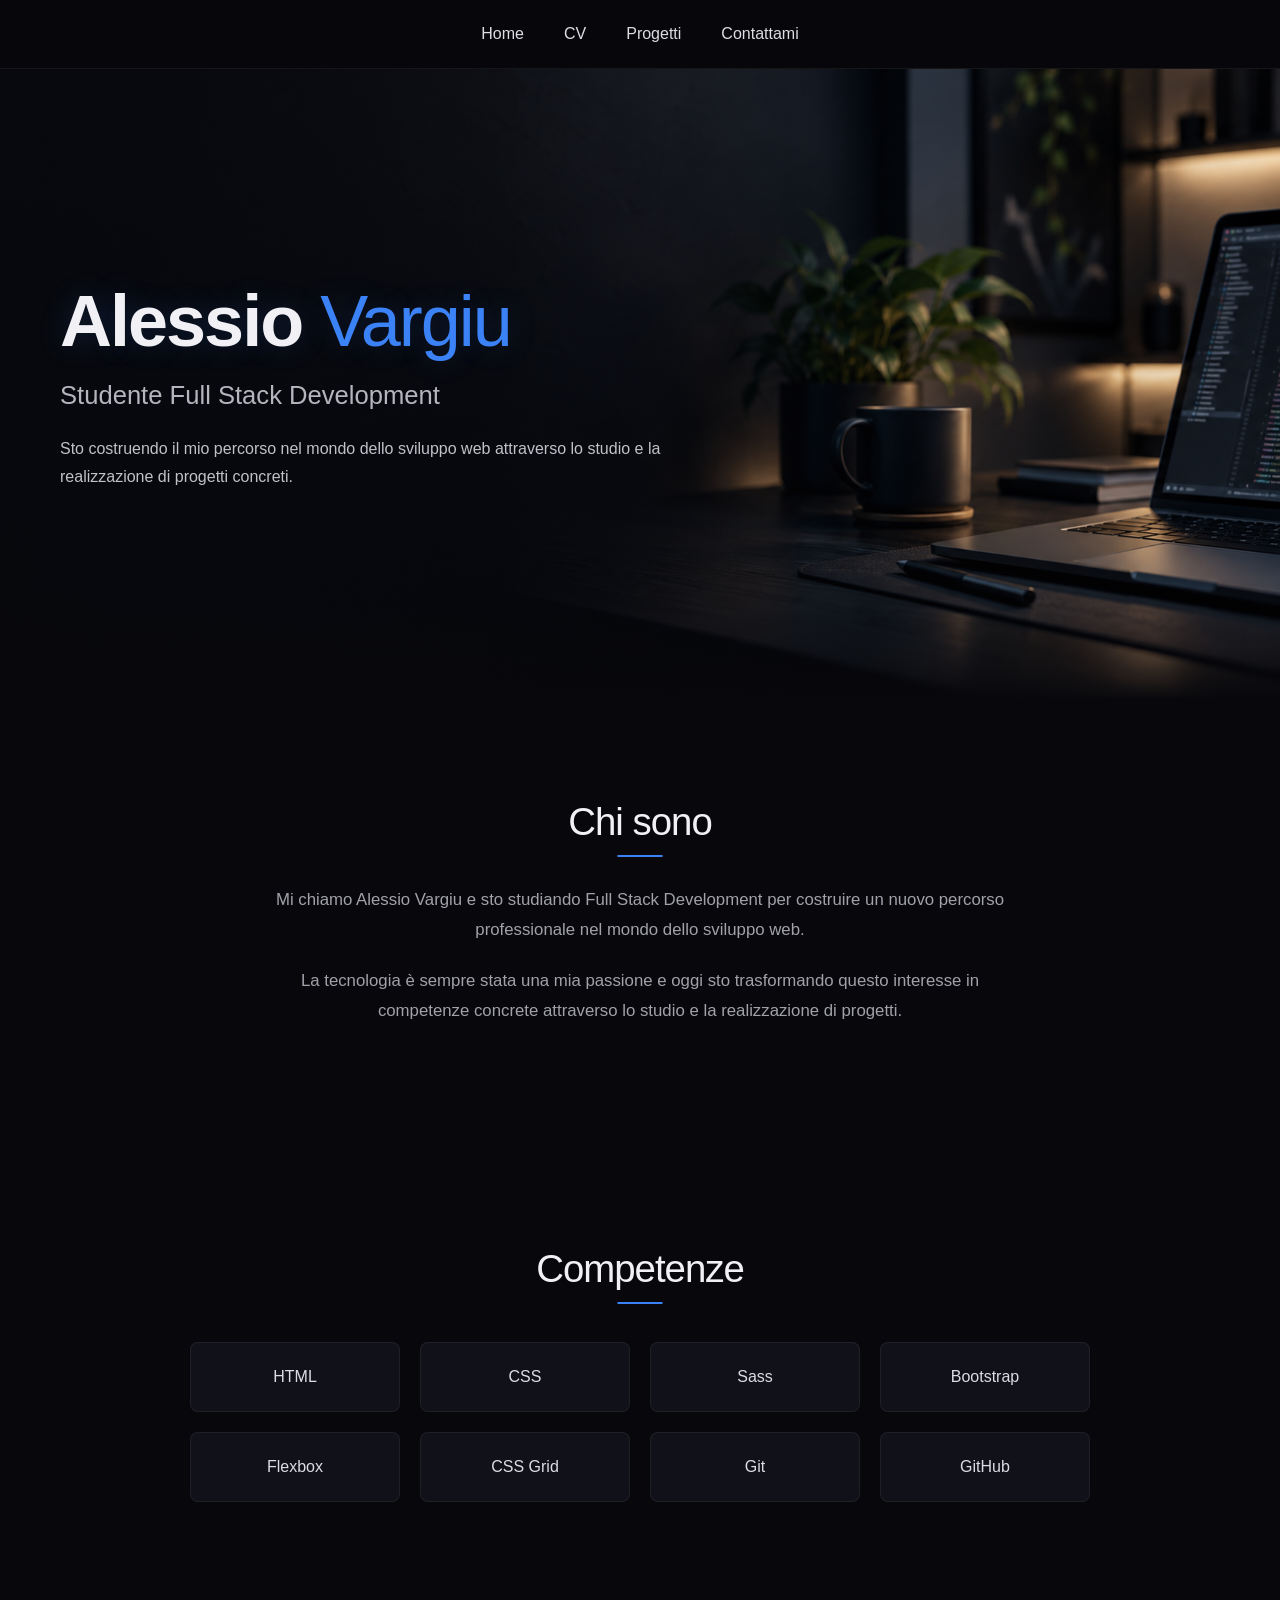
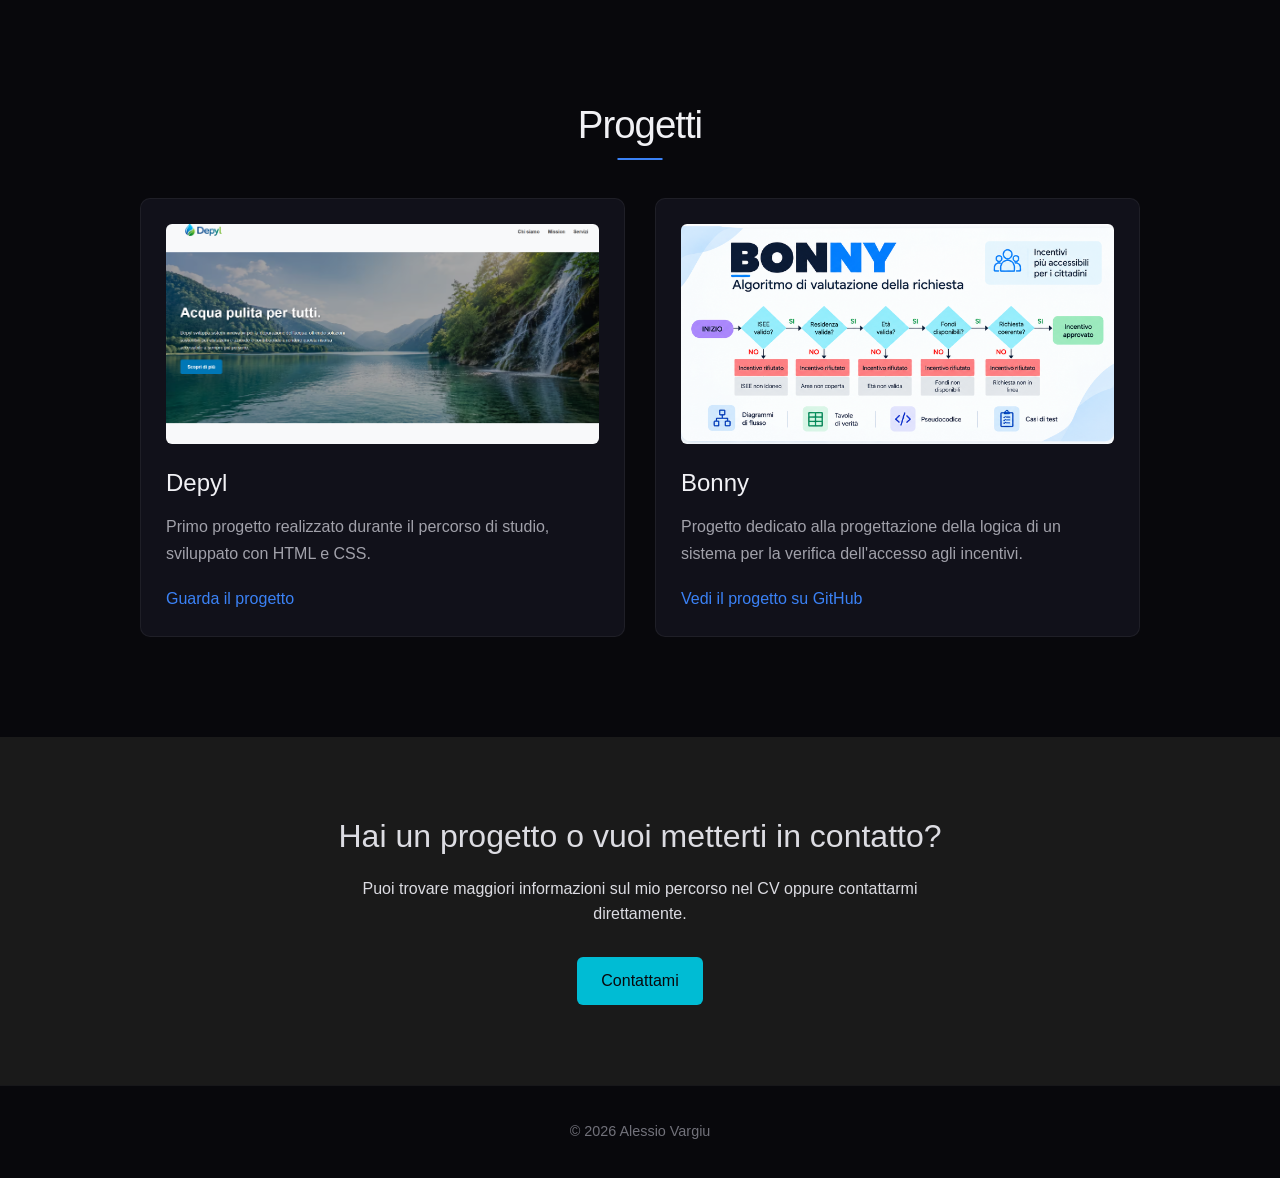
==== index.html @ 33d848f4 "Initial portfolio" ====
<!DOCTYPE html>
<html lang="it">

<head>
    <meta charset="UTF-8">
    <meta name="viewport" content="width=device-width, initial-scale=1.0">
    <title>Alessio Vargiu | Portfolio</title>

    <link href="https://cdn.jsdelivr.net/npm/bootstrap@5.3.8/dist/css/bootstrap.min.css" rel="stylesheet">
    <link rel="stylesheet" href="css/style.css">
</head>

<body>

    <header>
        <nav>
            <a href="index.html">Home</a>
            <a href="cv.html">CV</a>
            <a href="progetti.html">Progetti</a>
            <a href="contatti.html">Contattami</a>
        </nav>
    </header>

    <main>

        <section class="hero">
            <div>
                <h1>Alessio <span>Vargiu</span></h1>
                <h2>Studente Full Stack Development</h2>
                <p>
                    Sto costruendo il mio percorso nel mondo dello sviluppo web
                    attraverso lo studio e la realizzazione di progetti concreti.
                </p>
                
            </div>
        </section>

        <section class="about">
            <h2>Chi sono</h2>

            <p>
                Mi chiamo Alessio Vargiu e sto studiando Full Stack Development
                per costruire un nuovo percorso professionale nel mondo dello sviluppo web.
            </p>

            <p>
                La tecnologia è sempre stata una mia passione e oggi sto trasformando
                questo interesse in competenze concrete attraverso lo studio e la realizzazione
                di progetti.
            </p>
        </section>

        <section class="skills">
            <h2>Competenze</h2>

            <div class="skills-grid">
                <div>HTML</div>
                <div>CSS</div>
                <div>Sass</div>
                <div>Bootstrap</div>
                <div>Flexbox</div>
                <div>CSS Grid</div>
                <div>Git</div>
                <div>GitHub</div>
            </div>
        </section>

        <section class="projects" id="projects">
            
            <h2>Progetti</h2>

            <div class="projects-grid">
                <article class="project-card">

                    <img src="assets/img/depyl.png" alt="Anteprima del progetto Depyl">

                    <h3>Depyl</h3>

                    <p>
                        Primo progetto realizzato durante il percorso di studio,
                        sviluppato con HTML e CSS.
                    </p>
                    <a href="https://alessiovargiu.github.io/depyl/" target="_blank" rel="noopener noreferrer">
                        Guarda il progetto
                    </a>
                </article>

                <article class="project-card">

                    <img src="assets/img/bonny.png" alt="Anteprima del progetto Bonny">

                    <h3>Bonny</h3>

                    <p>
                        Progetto dedicato alla progettazione della logica di un sistema
                        per la verifica dell'accesso agli incentivi.
                    </p>

                    <a href="https://github.com/alessiovargiu/bonny" target="_blank" rel="noopener noreferrer">
                     Vedi il progetto su GitHub
                    </a>

                </article>
            </div>
        </section>

        <section class="contact-cta">
            <h2>Hai un progetto o vuoi metterti in contatto?</h2>

            <p>
                Puoi trovare maggiori informazioni sul mio percorso nel CV
                oppure contattarmi direttamente.
            </p>

            <a href="contatti.html">Contattami</a>
        </section>
    </main>

    <footer>
        <p>&copy; 2026 Alessio Vargiu</p>
    </footer>

</body>

</html>
---- css/style.css ----
body {
  margin: 0;
  color: #dcdce2;
  font-family: Arial, sans-serif;
  background-color: #08080C;
}

header {
  padding: 22px 40px;
  background-color: rgba(8, 8, 12, 0.92);
  border-bottom: 1px solid rgba(255, 255, 255, 0.06);
  backdrop-filter: blur(10px);
}
header nav {
  display: flex;
  justify-content: center;
  gap: 40px;
}
header nav a {
  color: #dcdce2;
  text-decoration: none;
  position: relative;
  transition: color 0.3s ease;
}
header nav a::after {
  content: "";
  position: absolute;
  left: 0;
  bottom: -8px;
  width: 0;
  height: 2px;
  background-color: #3B82F6;
  transition: width 0.3s ease;
}
header nav a:hover {
  color: #ffffff;
}
header nav a:hover::after {
  width: 100%;
}

.hero {
  min-height: 70vh;
  display: flex;
  align-items: center;
  position: relative;
  overflow: hidden;
  background-image: linear-gradient(90deg, rgba(8, 8, 12, 0.88) 0%, rgba(8, 8, 12, 0.72) 35%, rgba(8, 8, 12, 0.18) 70%, rgba(8, 8, 12, 0.05) 100%), linear-gradient(180deg, rgba(8, 8, 12, 0) 70%, rgba(8, 8, 12, 0.15) 85%, #08080C 100%), url("../assets/img/hero-background.png");
  background-size: cover;
  background-position: center;
  background-repeat: no-repeat;
}
.hero div {
  position: relative;
  z-index: 1;
  max-width: 800px;
  padding: 40px 60px;
  animation: hero-entry 1s ease-out;
}
.hero h1 {
  font-size: 4.5rem;
  font-weight: 600;
  letter-spacing: -2px;
  margin-bottom: 15px;
  color: #f1f1f5;
  text-shadow: 0 0 30px rgba(59, 130, 246, 0.2);
}
.hero h1 span {
  color: #3B82F6;
  font-weight: 400;
}
.hero h2 {
  font-size: 1.6rem;
  font-weight: 400;
  margin-bottom: 25px;
  color: #b5b5bd;
}
.hero p {
  max-width: 650px;
  margin: 0;
  line-height: 1.7;
  color: #c1c1c8;
}

.about {
  padding: 100px 20px;
  max-width: 850px;
  margin: 0 auto;
  text-align: center;
}
.about h2 {
  display: inline-block;
  position: relative;
  font-size: 2.4rem;
  font-weight: 500;
  letter-spacing: -1px;
  margin-bottom: 40px;
  color: #f1f1f5;
}
.about h2::after {
  content: "";
  position: absolute;
  left: 50%;
  bottom: -12px;
  width: 45px;
  height: 2px;
  background-color: #3B82F6;
  transform: translateX(-50%);
}
.about p {
  max-width: 750px;
  margin: 0 auto 20px;
  line-height: 1.8;
  color: #a1a1aa;
  font-size: 1.05rem;
}

.skills {
  padding: 100px 20px;
  text-align: center;
}
.skills h2 {
  display: inline-block;
  position: relative;
  font-size: 2.4rem;
  font-weight: 500;
  letter-spacing: -1px;
  margin-bottom: 50px;
  color: #f1f1f5;
}
.skills h2::after {
  content: "";
  position: absolute;
  left: 50%;
  bottom: -12px;
  width: 45px;
  height: 2px;
  background-color: #3B82F6;
  transform: translateX(-50%);
}
.skills .skills-grid {
  display: grid;
  grid-template-columns: repeat(4, 1fr);
  gap: 20px;
  max-width: 900px;
  margin: 0 auto;
}
.skills .skills-grid div {
  padding: 22px;
  background-color: #11111A;
  border: 1px solid rgba(255, 255, 255, 0.06);
  border-radius: 8px;
  color: #dcdce2;
  transition: transform 0.3s ease, border-color 0.3s ease;
}
.skills .skills-grid div:hover {
  transform: translateY(-5px);
  border-color: rgba(59, 130, 246, 0.5);
}

.projects {
  padding: 100px 20px;
  text-align: center;
}
.projects h2 {
  display: inline-block;
  position: relative;
  font-size: 2.4rem;
  font-weight: 500;
  letter-spacing: -1px;
  margin-bottom: 50px;
  color: #f1f1f5;
}
.projects h2::after {
  content: "";
  position: absolute;
  left: 50%;
  bottom: -12px;
  width: 45px;
  height: 2px;
  background-color: #3B82F6;
  transform: translateX(-50%);
}
.projects .projects-grid {
  display: grid;
  grid-template-columns: repeat(2, 1fr);
  gap: 30px;
  max-width: 1000px;
  margin: 0 auto;
}
.projects .project-card {
  padding: 25px;
  background-color: #11111A;
  border: 1px solid rgba(255, 255, 255, 0.06);
  border-radius: 10px;
  text-align: left;
  transition: transform 0.3s ease, border-color 0.3s ease, box-shadow 0.3s ease;
}
.projects .project-card:hover {
  transform: translateY(-5px);
  border-color: rgba(59, 130, 246, 0.4);
  box-shadow: 0 10px 30px rgba(0, 0, 0, 0.25);
}
.projects .project-card img {
  width: 100%;
  height: 220px;
  -o-object-fit: cover;
     object-fit: cover;
  border-radius: 6px;
  margin-bottom: 25px;
}
.projects .project-card h3 {
  margin-bottom: 15px;
  color: #f1f1f5;
  font-size: 1.5rem;
}
.projects .project-card p {
  line-height: 1.7;
  margin-bottom: 20px;
  color: #a1a1aa;
}
.projects .project-card a {
  color: #3B82F6;
  text-decoration: none;
  transition: color 0.3s ease;
}
.projects .project-card a:hover {
  color: #60A5FA;
}

.contact-cta {
  padding: 80px 20px;
  text-align: center;
  background-color: #1a1a1a;
}
.contact-cta h2 {
  margin-bottom: 20px;
}
.contact-cta p {
  max-width: 600px;
  margin: 0 auto 30px;
  line-height: 1.6;
}
.contact-cta a {
  display: inline-block;
  padding: 12px 24px;
  background-color: #00bcd4;
  color: #08080C;
  text-decoration: none;
  border-radius: 6px;
}
.contact-cta a:hover {
  background-color: #0097a7;
}

footer {
  padding: 35px 20px;
  text-align: center;
  background-color: #08080C;
  border-top: 1px solid rgba(255, 255, 255, 0.06);
}
footer p {
  margin: 0;
  color: #71717a;
  font-size: 0.9rem;
}

@media (max-width: 768px) {
  header {
    position: sticky;
    top: 0;
    z-index: 1000;
    padding: 15px 20px;
  }
  header nav {
    gap: 15px;
  }
  .hero {
    min-height: 70vh;
    padding: 40px 20px;
    background-position: 65% center;
  }
  .hero div {
    padding: 30px 20px;
  }
  .hero h1 {
    font-size: 2.2rem;
  }
  .hero h2 {
    font-size: 1.2rem;
  }
  .skills .skills-grid {
    grid-template-columns: repeat(2, 1fr);
  }
  .projects .projects-grid {
    grid-template-columns: 1fr;
  }
}
@keyframes hero-entry {
  from {
    opacity: 0;
    transform: translateY(20px);
  }
  to {
    opacity: 1;
    transform: translateY(0);
  }
}/*# sourceMappingURL=style.css.map */
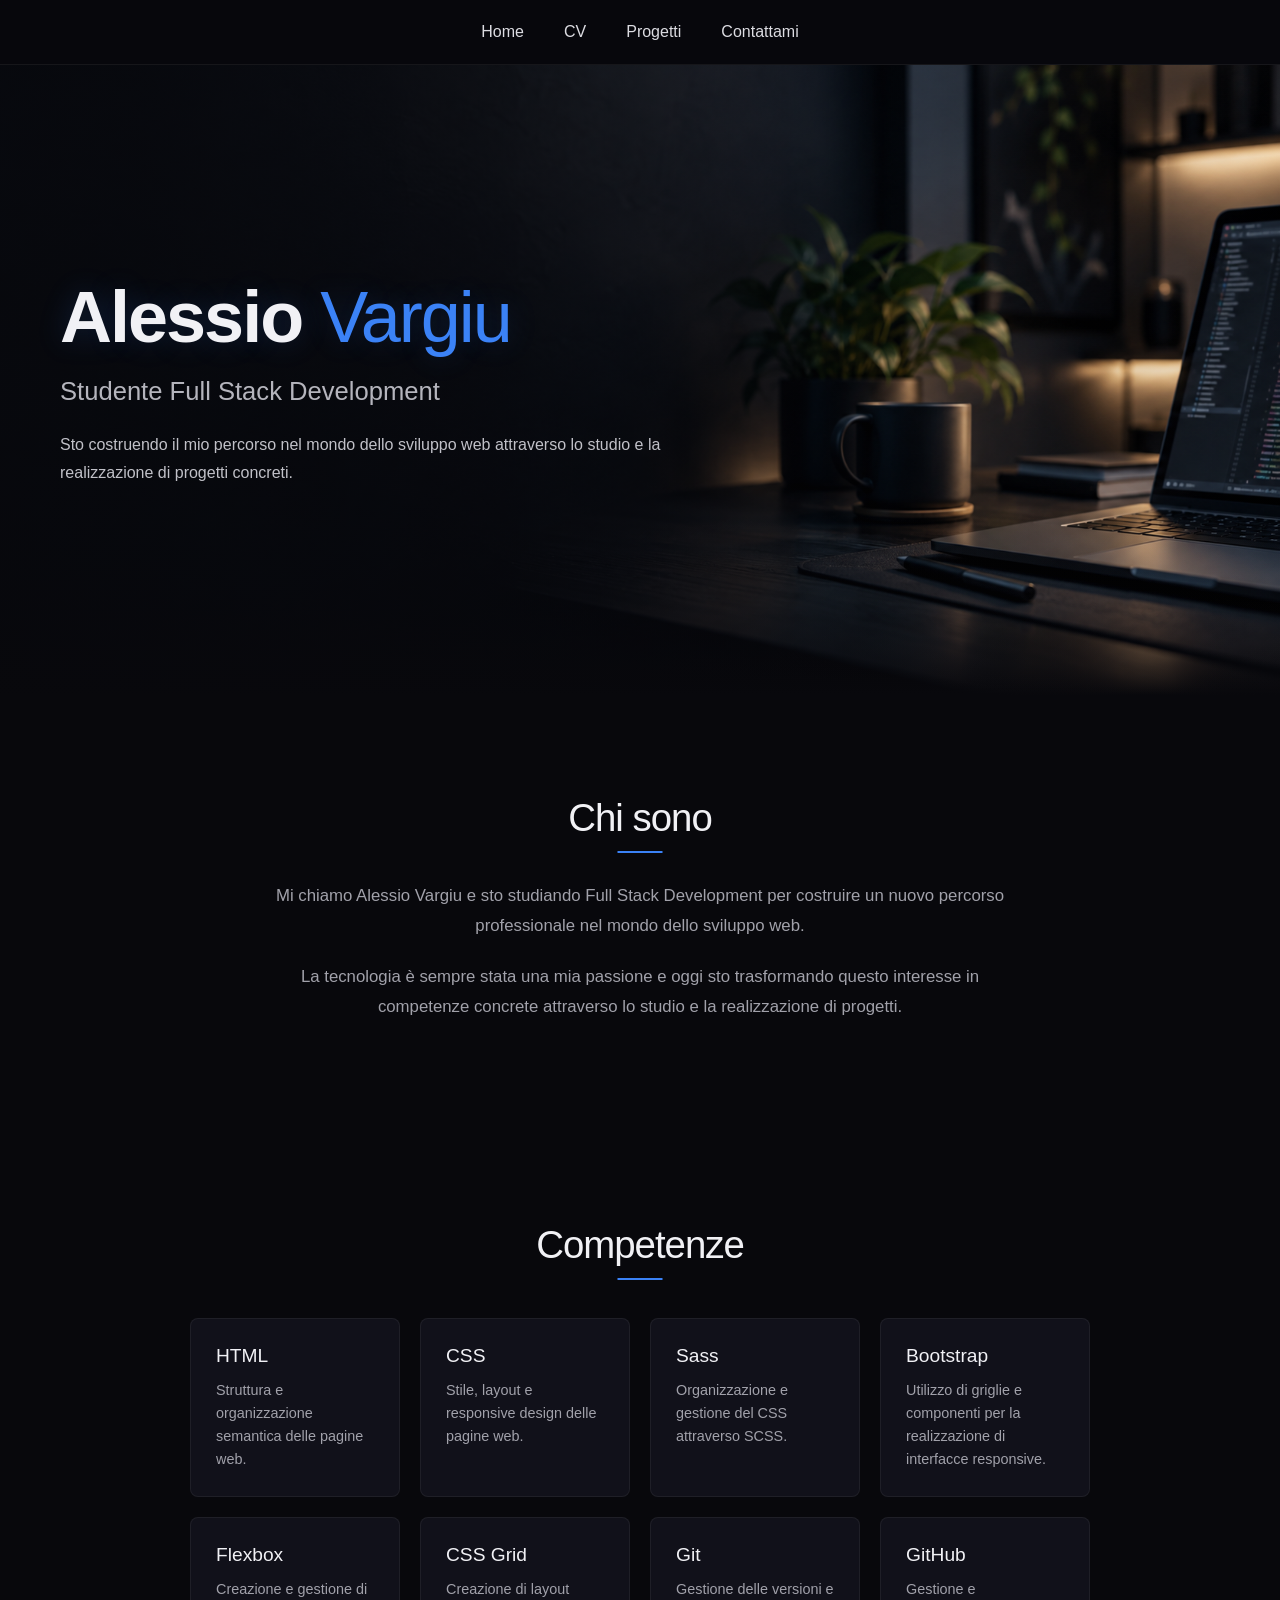
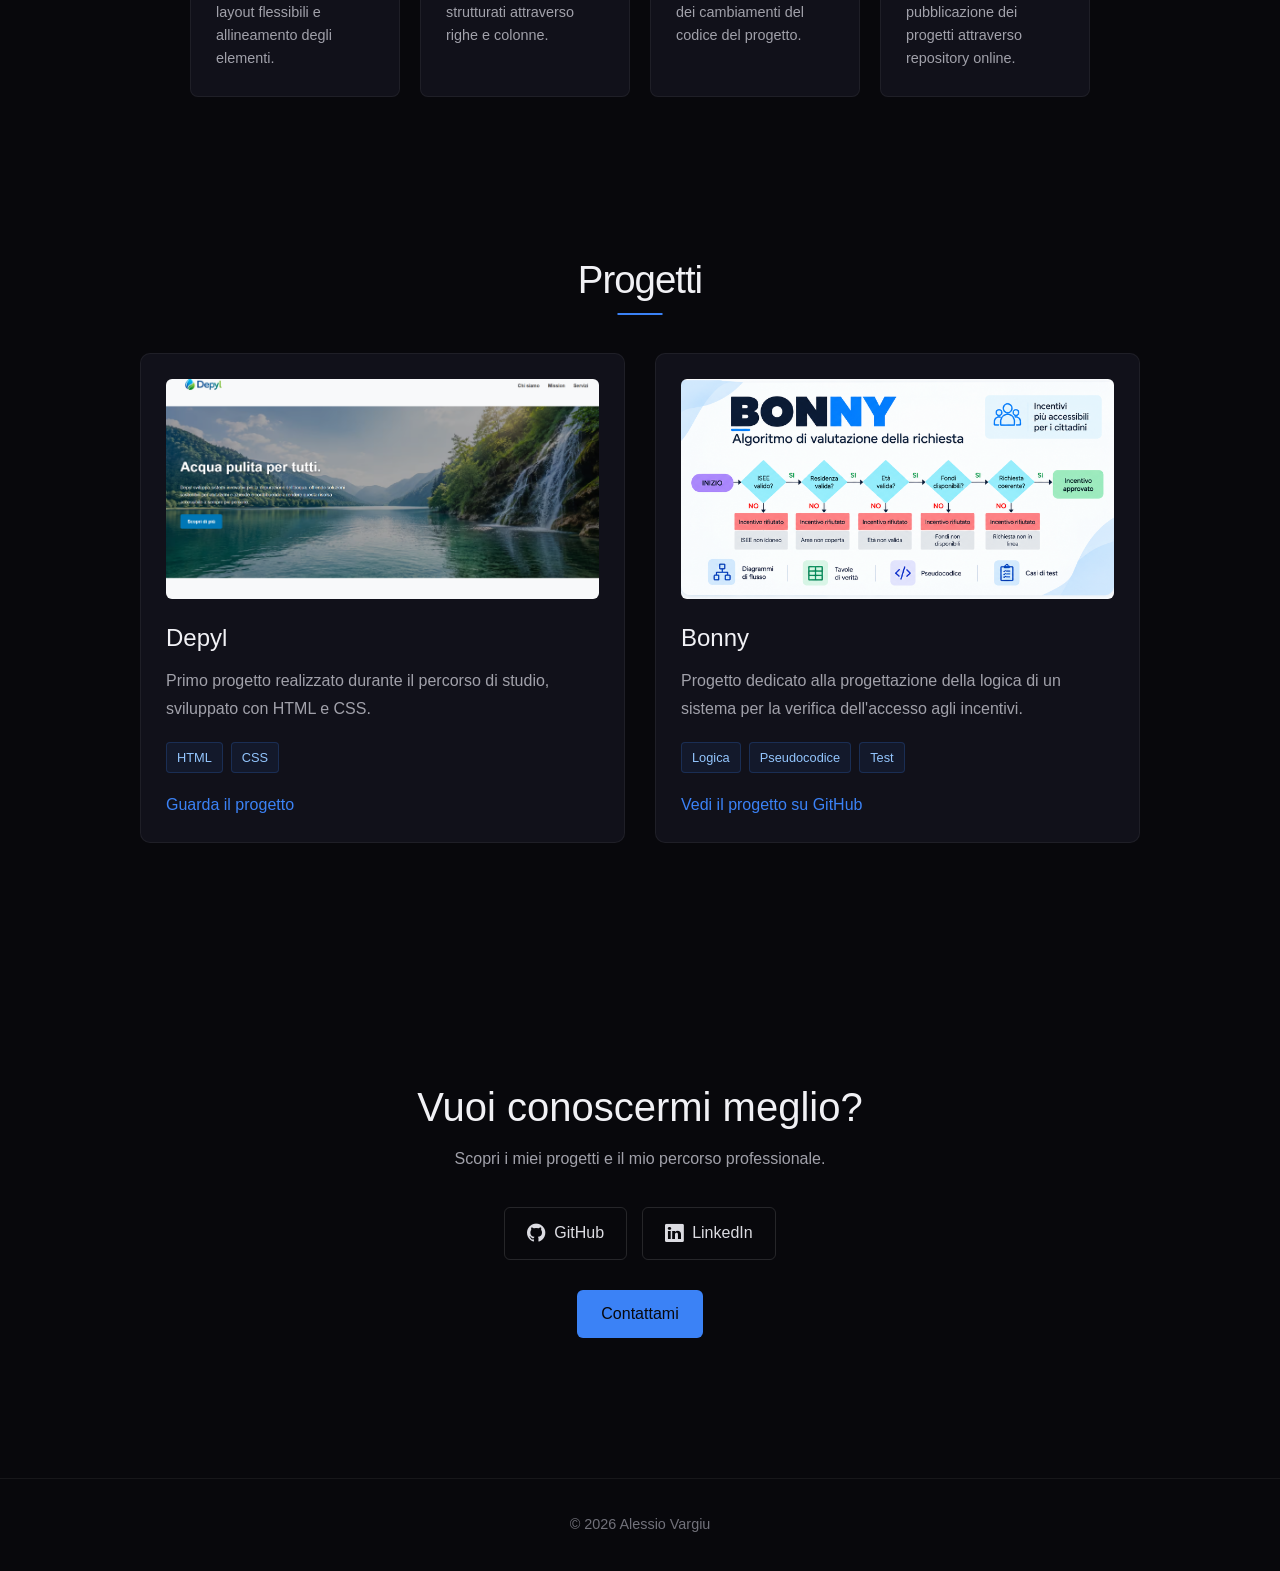
==== commit c0bac4c2: "Add EmailJS contact form" ====
--- a/index.html
+++ b/index.html
@@ -6,20 +6,53 @@
     <meta name="viewport" content="width=device-width, initial-scale=1.0">
     <title>Alessio Vargiu | Portfolio</title>
 
+    <link rel="icon" type="image/svg+xml" href="favicon/favicon.svg">
+
+    <meta property="og:title" content="Alessio Vargiu | Portfolio">
+    <meta property="og:description" content="Portfolio di Alessio Vargiu, web developer. Scopri il mio percorso, le mie competenze e i miei progetti.">
+    <meta property="og:type" content="website">
+    <meta property="og:url" content="https://alessiovargiu.github.io/portfolio/">
+    <meta property="og:image" content="https://alessiovargiu.github.io/portfolio/assets/img/hero-background.png">
+
     <link href="https://cdn.jsdelivr.net/npm/bootstrap@5.3.8/dist/css/bootstrap.min.css" rel="stylesheet">
+    <link rel="stylesheet" href="https://cdn.jsdelivr.net/npm/bootstrap-icons@1.13.1/font/bootstrap-icons.min.css">
+
     <link rel="stylesheet" href="css/style.css">
+    
 </head>
 
 <body>
 
     <header>
+
         <nav>
-            <a href="index.html">Home</a>
-            <a href="cv.html">CV</a>
-            <a href="progetti.html">Progetti</a>
-            <a href="contatti.html">Contattami</a>
+
+            <!-- Menu desktop -->
+            <div class="desktop-menu">
+                <a href="index.html">Home</a>
+                <a href="cv.html">CV</a>
+                <a href="progetti.html">Progetti</a>
+                <a href="contatti.html">Contattami</a>
+            </div>
+
+            <!-- Menu mobile -->
+            <details class="mobile-menu">
+
+                <summary>Menu</summary>
+
+                <div class="menu-links">
+                    <a href="index.html">Home</a>
+                    <a href="cv.html">CV</a>
+                    <a href="progetti.html">Progetti</a>
+                    <a href="contatti.html">Contattami</a>
+                </div>
+
+            </details>
+
         </nav>
+
     </header>
+
 
     <main>
 
@@ -54,14 +87,47 @@
             <h2>Competenze</h2>
 
             <div class="skills-grid">
-                <div>HTML</div>
-                <div>CSS</div>
-                <div>Sass</div>
-                <div>Bootstrap</div>
-                <div>Flexbox</div>
-                <div>CSS Grid</div>
-                <div>Git</div>
-                <div>GitHub</div>
+
+                <div>
+                    <h3>HTML</h3>
+                    <p>Struttura e organizzazione semantica delle pagine web.</p>
+                </div>
+
+                <div>
+                    <h3>CSS</h3>
+                    <p>Stile, layout e responsive design delle pagine web.</p>
+                </div>
+
+                <div>
+                    <h3>Sass</h3>
+                    <p>Organizzazione e gestione del CSS attraverso SCSS.</p>
+                </div>
+
+                <div>
+                    <h3>Bootstrap</h3>
+                    <p>Utilizzo di griglie e componenti per la realizzazione di interfacce responsive.</p>
+                </div>
+
+                <div>
+                    <h3>Flexbox</h3>
+                    <p>Creazione e gestione di layout flessibili e allineamento degli elementi.</p>
+                </div>
+
+                <div>
+                    <h3>CSS Grid</h3>
+                    <p>Creazione di layout strutturati attraverso righe e colonne.</p>
+                </div>
+
+                <div>
+                    <h3>Git</h3>
+                    <p>Gestione delle versioni e dei cambiamenti del codice del progetto.</p>
+                </div>
+
+                <div>
+                    <h3>GitHub</h3>
+                    <p>Gestione e pubblicazione dei progetti attraverso repository online.</p>
+                </div>
+
             </div>
         </section>
 
@@ -80,6 +146,12 @@
                         Primo progetto realizzato durante il percorso di studio,
                         sviluppato con HTML e CSS.
                     </p>
+
+                    <div class="project-technologies">
+                        <span>HTML</span>
+                        <span>CSS</span>
+                    </div>
+
                     <a href="https://alessiovargiu.github.io/depyl/" target="_blank" rel="noopener noreferrer">
                         Guarda il progetto
                     </a>
@@ -96,6 +168,12 @@
                         per la verifica dell'accesso agli incentivi.
                     </p>
 
+                    <div class="project-technologies">
+                        <span>Logica</span>
+                        <span>Pseudocodice</span>
+                        <span>Test</span>
+                    </div>
+
                     <a href="https://github.com/alessiovargiu/bonny" target="_blank" rel="noopener noreferrer">
                      Vedi il progetto su GitHub
                     </a>
@@ -104,15 +182,32 @@
             </div>
         </section>
 
-        <section class="contact-cta">
-            <h2>Hai un progetto o vuoi metterti in contatto?</h2>
+        <section class="social-cta">
+
+            <h2>Vuoi conoscermi meglio?</h2>
 
             <p>
-                Puoi trovare maggiori informazioni sul mio percorso nel CV
-                oppure contattarmi direttamente.
+                Scopri i miei progetti e il mio percorso professionale.
             </p>
 
-            <a href="contatti.html">Contattami</a>
+            <div class="social-links">
+
+                <a href="https://github.com/alessiovargiu/" target="_blank" rel="noopener noreferrer">
+                    <i class="bi bi-github"></i>
+                    GitHub
+                </a>
+
+                <a href="https://www.linkedin.com/in/alessio-vargiu-49b0813a0/" target="_blank" rel="noopener noreferrer">
+                    <i class="bi bi-linkedin"></i>
+                    LinkedIn
+                </a>
+
+            </div>
+
+            <a href="contatti.html" class="social-contact">
+                Contattami
+            </a>
+
         </section>
     </main>
 
--- a/css/style.css
+++ b/css/style.css
@@ -6,37 +6,51 @@
 }
 
 header {
-  padding: 22px 40px;
-  background-color: rgba(8, 8, 12, 0.92);
+  padding: 15px 20px;
+  background-color: rgba(8, 8, 12, 0.95);
   border-bottom: 1px solid rgba(255, 255, 255, 0.06);
-  backdrop-filter: blur(10px);
 }
 header nav {
   display: flex;
-  justify-content: center;
-  gap: 40px;
-}
-header nav a {
+  justify-content: flex-end;
+  max-width: 1200px;
+  margin: 0 auto;
+}
+header .desktop-menu {
+  display: none;
+}
+header .mobile-menu {
+  position: relative;
+}
+header .mobile-menu summary {
+  list-style: none;
+  cursor: pointer;
+  color: #dcdce2;
+  font-size: 1rem;
+}
+header .mobile-menu summary::-webkit-details-marker {
+  display: none;
+}
+header .mobile-menu .menu-links {
+  display: flex;
+  flex-direction: column;
+  gap: 15px;
+  margin-top: 15px;
+  padding: 15px;
+  position: absolute;
+  top: 100%;
+  right: 0;
+  z-index: 10;
+  background-color: #11111A;
+  border: 1px solid rgba(255, 255, 255, 0.08);
+  border-radius: 8px;
+}
+header .mobile-menu .menu-links a {
   color: #dcdce2;
   text-decoration: none;
-  position: relative;
-  transition: color 0.3s ease;
-}
-header nav a::after {
-  content: "";
-  position: absolute;
-  left: 0;
-  bottom: -8px;
-  width: 0;
-  height: 2px;
-  background-color: #3B82F6;
-  transition: width 0.3s ease;
-}
-header nav a:hover {
-  color: #ffffff;
-}
-header nav a:hover::after {
-  width: 100%;
+}
+header .mobile-menu .menu-links a:hover {
+  color: #3B82F6;
 }
 
 .hero {
@@ -116,7 +130,7 @@
 }
 
 .skills {
-  padding: 100px 20px;
+  padding: 80px 20px;
   text-align: center;
 }
 .skills h2 {
@@ -146,20 +160,27 @@
   margin: 0 auto;
 }
 .skills .skills-grid div {
-  padding: 22px;
+  padding: 25px;
   background-color: #11111A;
   border: 1px solid rgba(255, 255, 255, 0.06);
   border-radius: 8px;
-  color: #dcdce2;
-  transition: transform 0.3s ease, border-color 0.3s ease;
-}
-.skills .skills-grid div:hover {
-  transform: translateY(-5px);
-  border-color: rgba(59, 130, 246, 0.5);
+  text-align: left;
+}
+.skills .skills-grid div h3 {
+  margin-bottom: 12px;
+  color: #f1f1f5;
+  font-size: 1.2rem;
+  font-weight: 500;
+}
+.skills .skills-grid div p {
+  margin: 0;
+  color: #a1a1aa;
+  line-height: 1.6;
+  font-size: 0.9rem;
 }
 
 .projects {
-  padding: 100px 20px;
+  padding: 80px 20px;
   text-align: center;
 }
 .projects h2 {
@@ -189,6 +210,8 @@
   margin: 0 auto;
 }
 .projects .project-card {
+  display: flex;
+  flex-direction: column;
   padding: 25px;
   background-color: #11111A;
   border: 1px solid rgba(255, 255, 255, 0.06);
@@ -220,12 +243,233 @@
   color: #a1a1aa;
 }
 .projects .project-card a {
+  margin-top: auto;
   color: #3B82F6;
   text-decoration: none;
   transition: color 0.3s ease;
 }
 .projects .project-card a:hover {
   color: #60A5FA;
+}
+.projects .project-technologies {
+  display: flex;
+  flex-wrap: wrap;
+  gap: 8px;
+  margin-bottom: 20px;
+}
+.projects .project-technologies span {
+  padding: 5px 10px;
+  border-radius: 4px;
+  background-color: rgba(59, 130, 246, 0.08);
+  border: 1px solid rgba(59, 130, 246, 0.2);
+  color: #93c5fd;
+  font-size: 0.8rem;
+}
+
+.cv {
+  max-width: 1000px;
+  margin: 0 auto;
+  padding: 80px 20px;
+}
+.cv > h1 {
+  text-align: center;
+  font-size: 3rem;
+  font-weight: 500;
+  margin-bottom: 80px;
+  color: #f1f1f5;
+}
+.cv section {
+  margin-bottom: 70px;
+}
+.cv section h2 {
+  display: inline-block;
+  position: relative;
+  font-size: 2rem;
+  font-weight: 500;
+  margin-bottom: 35px;
+  color: #f1f1f5;
+}
+.cv section h2::after {
+  content: "";
+  position: absolute;
+  left: 0;
+  bottom: -10px;
+  width: 40px;
+  height: 2px;
+  background-color: #3B82F6;
+}
+.cv section p {
+  max-width: 850px;
+  line-height: 1.8;
+  color: #a1a1aa;
+  margin-bottom: 15px;
+}
+.cv article {
+  margin-bottom: 30px;
+  padding: 25px;
+  background-color: #11111A;
+  border: 1px solid rgba(255, 255, 255, 0.06);
+  border-radius: 8px;
+}
+.cv article h3 {
+  font-size: 1.25rem;
+  font-weight: 500;
+  margin-bottom: 10px;
+  color: #dcdce2;
+}
+.cv article strong {
+  color: #3B82F6;
+}
+.cv article ul {
+  margin-top: 15px;
+  padding-left: 20px;
+}
+.cv article ul li {
+  color: #a1a1aa;
+  margin-bottom: 8px;
+}
+.cv ul {
+  padding: 0;
+  margin: 0;
+  list-style: none;
+}
+.cv .cv-skills ul,
+.cv .cv-soft-skills ul {
+  display: grid;
+  grid-template-columns: repeat(4, 1fr);
+  gap: 15px;
+}
+.cv .cv-skills ul li,
+.cv .cv-soft-skills ul li {
+  padding: 15px;
+  text-align: center;
+  background-color: #11111A;
+  border: 1px solid rgba(255, 255, 255, 0.06);
+  border-radius: 8px;
+  color: #dcdce2;
+}
+
+.contact {
+  max-width: 800px;
+  margin: 0 auto;
+  padding: 80px 20px;
+}
+.contact h1 {
+  text-align: center;
+  font-size: 3rem;
+  font-weight: 500;
+  margin-bottom: 20px;
+  color: #f1f1f5;
+}
+.contact > p {
+  max-width: 650px;
+  margin: 0 auto 50px;
+  text-align: center;
+  line-height: 1.7;
+  color: #a1a1aa;
+}
+.contact form {
+  padding: 35px;
+  background-color: #11111A;
+  border: 1px solid rgba(255, 255, 255, 0.06);
+  border-radius: 10px;
+}
+.contact form #form-message {
+  margin-top: 20px;
+  color: #3B82F6;
+}
+.contact form div {
+  margin-bottom: 25px;
+}
+.contact form label {
+  display: block;
+  margin-bottom: 8px;
+  color: #dcdce2;
+  font-size: 0.95rem;
+}
+.contact form input,
+.contact form textarea {
+  width: 100%;
+  padding: 12px 14px;
+  color: #dcdce2;
+  background-color: #08080C;
+  border: 1px solid rgba(255, 255, 255, 0.1);
+  border-radius: 6px;
+  font-family: inherit;
+}
+.contact form input:focus,
+.contact form textarea:focus {
+  outline: none;
+  border-color: #3B82F6;
+}
+.contact form textarea {
+  resize: vertical;
+}
+.contact form button {
+  padding: 12px 24px;
+  color: #08080C;
+  background-color: #3B82F6;
+  border: none;
+  border-radius: 6px;
+  cursor: pointer;
+  font-size: 1rem;
+}
+.contact form button:hover {
+  background-color: #60A5FA;
+}
+
+.social-cta {
+  max-width: 900px;
+  margin: 100px auto 80px;
+  padding: 60px 20px;
+  text-align: center;
+}
+.social-cta h2 {
+  margin-bottom: 15px;
+  color: #f1f1f5;
+  font-size: 2.5rem;
+  font-weight: 500;
+}
+.social-cta p {
+  margin-bottom: 35px;
+  color: #a1a1aa;
+  line-height: 1.6;
+}
+.social-cta .social-links {
+  display: flex;
+  justify-content: center;
+  gap: 15px;
+  margin-bottom: 30px;
+}
+.social-cta .social-links a {
+  display: flex;
+  align-items: center;
+  gap: 9px;
+  padding: 12px 22px;
+  color: #dcdce2;
+  text-decoration: none;
+  border: 1px solid rgba(255, 255, 255, 0.12);
+  border-radius: 6px;
+  transition: 0.2s;
+}
+.social-cta .social-links a i {
+  font-size: 1.15rem;
+}
+.social-cta .social-links a:hover {
+  color: #3B82F6;
+  border-color: #3B82F6;
+}
+.social-cta .social-contact {
+  display: inline-block;
+  padding: 12px 24px;
+  color: #08080C;
+  background-color: #3B82F6;
+  text-decoration: none;
+  border-radius: 6px;
+  transition: 0.2s;
+}
+.social-cta .social-contact:hover {
+  background-color: #60A5FA;
 }
 
 .contact-cta {
@@ -244,13 +488,13 @@
 .contact-cta a {
   display: inline-block;
   padding: 12px 24px;
-  background-color: #00bcd4;
+  background-color: #3B82F6;
   color: #08080C;
   text-decoration: none;
   border-radius: 6px;
 }
 .contact-cta a:hover {
-  background-color: #0097a7;
+  background-color: #60A5FA;
 }
 
 footer {
@@ -265,16 +509,7 @@
   font-size: 0.9rem;
 }
 
-@media (max-width: 768px) {
-  header {
-    position: sticky;
-    top: 0;
-    z-index: 1000;
-    padding: 15px 20px;
-  }
-  header nav {
-    gap: 15px;
-  }
+@media (max-width: 767px) {
   .hero {
     min-height: 70vh;
     padding: 40px 20px;
@@ -289,11 +524,108 @@
   .hero h2 {
     font-size: 1.2rem;
   }
+  .hero p {
+    font-size: 0.95rem;
+  }
+  .about {
+    padding: 70px 20px;
+  }
+  .about h2 {
+    font-size: 2rem;
+  }
+  .about p {
+    text-align: left;
+  }
+  .skills {
+    padding: 70px 20px;
+  }
+  .skills h2 {
+    font-size: 1.8rem;
+  }
   .skills .skills-grid {
     grid-template-columns: repeat(2, 1fr);
+    gap: 15px;
+  }
+  .skills .skills-grid div {
+    padding: 18px 10px;
+  }
+  .projects {
+    padding: 70px 20px;
+  }
+  .projects h2 {
+    font-size: 2rem;
   }
   .projects .projects-grid {
     grid-template-columns: 1fr;
+  }
+  .projects .project-card {
+    padding: 20px;
+  }
+  .projects .project-card img {
+    height: 180px;
+  }
+  .contact {
+    padding: 60px 20px;
+  }
+  .contact h1 {
+    font-size: 2.3rem;
+  }
+  .contact form {
+    padding: 25px 20px;
+  }
+  .contact-cta {
+    padding: 70px 20px;
+  }
+  .contact-cta p {
+    text-align: left;
+  }
+  .cv {
+    padding: 60px 20px;
+  }
+  .cv > h1 {
+    font-size: 2.3rem;
+    margin-bottom: 50px;
+  }
+  .cv section {
+    margin-bottom: 50px;
+  }
+  .cv section h2 {
+    font-size: 1.8rem;
+  }
+  .cv article {
+    padding: 20px;
+  }
+  .cv .cv-skills ul,
+  .cv .cv-soft-skills ul {
+    grid-template-columns: repeat(2, 1fr);
+    gap: 12px;
+  }
+  .cv .cv-skills ul li,
+  .cv .cv-soft-skills ul li {
+    padding: 12px 8px;
+    font-size: 0.9rem;
+  }
+}
+@media (min-width: 992px) {
+  header {
+    padding: 20px 40px;
+  }
+  header nav {
+    justify-content: center;
+  }
+  header .desktop-menu {
+    display: flex;
+    gap: 40px;
+  }
+  header .desktop-menu a {
+    color: #dcdce2;
+    text-decoration: none;
+  }
+  header .desktop-menu a:hover {
+    color: #3B82F6;
+  }
+  header .mobile-menu {
+    display: none;
   }
 }
 @keyframes hero-entry {
